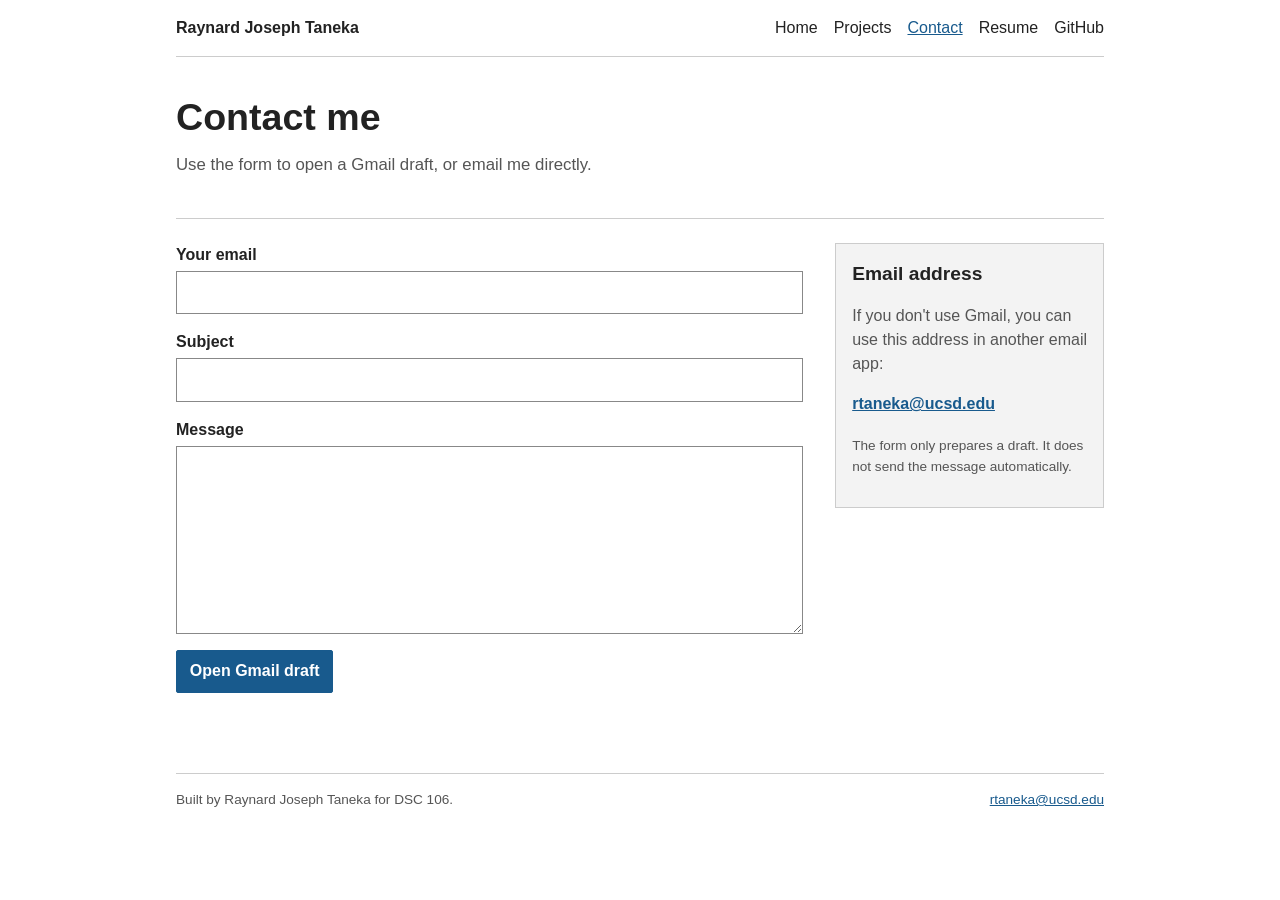
==== contact/index.html @ 94735537 "Simplify portfolio styling" ====
<!DOCTYPE html>
<html lang="en">
<head>
  <meta charset="UTF-8">
  <meta name="viewport" content="width=device-width, initial-scale=1.0">
  <meta name="description" content="Contact Raynard Joseph Taneka.">
  <title>Contact | Raynard Joseph Taneka</title>
  <link rel="stylesheet" href="../basic.css?v=20261001-1">
  <script src="../contact.js" defer></script>
</head>
<body>
  <a class="skip-link" href="#main-content">Skip to main content</a>

  <header class="site-header">
    <a class="site-name" href="../">Raynard Joseph Taneka</a>
    <nav aria-label="Primary navigation">
      <a href="../">Home</a>
      <a href="../projects/">Projects</a>
      <a href="./" aria-current="page">Contact</a>
      <a href="../resume/">Resume</a>
      <a href="https://github.com/Rayay123" target="_blank" rel="noreferrer">GitHub</a>
    </nav>
  </header>

  <main id="main-content">
    <header class="page-intro">
      <h1>Contact me</h1>
      <p>Use the form to open a Gmail draft, or email me directly.</p>
    </header>

    <section class="contact-layout" aria-label="Contact form and details">
      <form action="mailto:rtaneka@ucsd.edu" method="POST" enctype="text/plain">
        <label>
          Your email
          <input type="email" name="email" autocomplete="email" required>
        </label>

        <label>
          Subject
          <input name="subject" required>
        </label>

        <label>
          Message
          <textarea name="body" rows="7" required></textarea>
        </label>

        <button type="submit">Open Gmail draft</button>
        <p id="form-status" class="form-status" aria-live="polite"></p>
      </form>

      <aside class="contact-note">
        <h2>Email address</h2>
        <p>If you don't use Gmail, you can use this address in another email app:</p>
        <a href="mailto:rtaneka@ucsd.edu">rtaneka@ucsd.edu</a>
        <p class="small-text">
          The form only prepares a draft. It does not send the message automatically.
        </p>
      </aside>
    </section>
  </main>

  <footer>
    <p>Built by Raynard Joseph Taneka for DSC 106.</p>
    <a href="mailto:rtaneka@ucsd.edu">rtaneka@ucsd.edu</a>
  </footer>
</body>
</html>
---- basic.css ----
:root {
  --text: #222;
  --muted: #555;
  --border: #ccc;
  --blue: #185a8d;
  --light: #f3f3f3;
}

* {
  box-sizing: border-box;
}

body {
  margin: 0;
  color: var(--text);
  background: white;
  font-family: Arial, Helvetica, sans-serif;
  font-size: 16px;
  line-height: 1.5;
}

a {
  color: var(--blue);
}

a:hover {
  color: #0d3f66;
}

img {
  display: block;
  max-width: 100%;
}

h1,
h2,
h3,
p {
  margin-top: 0;
}

h1 {
  margin-bottom: 0.75rem;
  font-size: 2.35rem;
}

h2 {
  font-size: 1.55rem;
}

h3 {
  margin-bottom: 0.35rem;
  font-size: 1.05rem;
}

.skip-link {
  position: absolute;
  left: -9999px;
}

.skip-link:focus {
  top: 0.5rem;
  left: 0.5rem;
  padding: 0.5rem;
  color: white;
  background: #222;
}

.site-header,
main,
footer {
  width: min(58rem, calc(100% - 2rem));
  margin-right: auto;
  margin-left: auto;
}

.site-header {
  display: flex;
  align-items: center;
  justify-content: space-between;
  gap: 1.5rem;
  padding: 1rem 0;
  border-bottom: 1px solid var(--border);
}

.site-name {
  color: var(--text);
  font-weight: bold;
  text-decoration: none;
}

nav {
  display: flex;
  flex-wrap: wrap;
  gap: 1rem;
}

nav a {
  color: var(--text);
  text-decoration: none;
}

nav a:hover,
nav a[aria-current="page"] {
  color: var(--blue);
  text-decoration: underline;
}

.hero {
  display: grid;
  grid-template-columns: 1fr 250px;
  align-items: center;
  gap: 2.5rem;
  padding: 2.5rem 0;
}

.eyebrow,
.project-type {
  margin-bottom: 0.4rem;
  color: var(--blue);
  font-size: 0.9rem;
  font-weight: bold;
}

.intro,
.page-intro > p:last-child {
  max-width: 40rem;
  color: var(--muted);
  font-size: 1.05rem;
}

.actions,
.resume-links {
  display: flex;
  flex-wrap: wrap;
  gap: 0.75rem;
  margin-top: 1rem;
}

.button,
button {
  display: inline-block;
  padding: 0.55rem 0.8rem;
  border: 1px solid var(--blue);
  border-radius: 2px;
  font: inherit;
  font-weight: bold;
  text-decoration: none;
  cursor: pointer;
}

.button.primary,
button {
  color: white;
  background: var(--blue);
}

.button.secondary {
  color: var(--blue);
  background: white;
}

.button:hover,
button:hover {
  color: white;
  background: #0d3f66;
}

.portrait-card {
  margin: 0;
  border: 1px solid var(--border);
}

.portrait-card img {
  width: 100%;
  aspect-ratio: 1 / 1;
  object-fit: cover;
  object-position: center top;
}

.portrait-card figcaption {
  padding: 0.5rem 0.65rem;
  border-top: 1px solid var(--border);
  color: var(--muted);
  font-size: 0.85rem;
}

.section-block {
  padding: 2rem 0;
  border-top: 1px solid var(--border);
}

.startup-feature {
  display: grid;
  grid-template-columns: 1fr 1.25fr;
  align-items: center;
  gap: 2rem;
}

.startup-feature-copy h2 {
  margin-bottom: 0.6rem;
}

.startup-feature-copy > p:not(.eyebrow),
.two-column p,
.info-card p,
.project-card > p,
.contact-note p,
.resume-entry li,
.resume-entry > p,
.skills-grid p {
  color: var(--muted);
}

.startup-preview {
  display: block;
  overflow: hidden;
  border: 1px solid var(--border);
  color: var(--text);
  background: white;
  text-decoration: none;
}

.startup-preview img {
  width: 100%;
  max-height: 14rem;
  aspect-ratio: 16 / 9;
  object-fit: cover;
  object-position: top;
}

.startup-preview span {
  display: block;
  padding: 0.55rem 0.7rem;
  border-top: 1px solid var(--border);
  font-size: 0.85rem;
}

.startup-preview span strong {
  margin-left: 0.35rem;
}

.section-heading {
  margin-bottom: 1rem;
}

.two-column,
.card-grid,
.skills-grid {
  display: grid;
  grid-template-columns: repeat(2, 1fr);
  gap: 1.5rem;
}

.card-grid,
.skills-grid {
  grid-template-columns: repeat(3, 1fr);
}

.info-card {
  padding: 0.9rem;
  border: 1px solid var(--border);
  background: var(--light);
}

.info-card p:last-child {
  margin-bottom: 0;
}

.page-intro {
  padding: 2rem 0 1.5rem;
  border-bottom: 1px solid var(--border);
}

.page-intro h1 {
  margin-bottom: 0.4rem;
}

.project-list {
  padding-bottom: 2rem;
}

.project-card {
  display: grid;
  grid-template-columns: 1fr 1.5fr 0.7fr;
  gap: 1.5rem;
  padding: 1.5rem 0;
  border-bottom: 1px solid var(--border);
}

.project-card h2 {
  margin-bottom: 0;
  font-size: 1.25rem;
}

.project-type {
  color: var(--muted);
  font-size: 0.8rem;
}

.tag-list {
  display: flex;
  flex-wrap: wrap;
  align-content: flex-start;
  gap: 0.35rem;
  margin: 0;
  padding: 0;
  list-style: none;
}

.tag-list li {
  padding: 0.2rem 0.4rem;
  border: 1px solid var(--border);
  font-size: 0.8rem;
}

.contact-layout {
  display: grid;
  grid-template-columns: 1.4fr 0.6fr;
  align-items: start;
  gap: 2rem;
  padding: 1.5rem 0 2.5rem;
}

form {
  display: grid;
  gap: 1rem;
}

label {
  display: grid;
  gap: 0.25rem;
  font-weight: bold;
}

input,
textarea {
  width: 100%;
  padding: 0.55rem;
  border: 1px solid #888;
  border-radius: 0;
  color: var(--text);
  background: white;
  font: inherit;
}

input:focus,
textarea:focus {
  outline: 2px solid #8db9d8;
}

textarea {
  resize: vertical;
}

button {
  justify-self: start;
}

.form-status {
  min-height: 1.5rem;
  margin: 0;
  color: var(--muted);
  font-size: 0.9rem;
}

.contact-note {
  padding: 1rem;
  border: 1px solid var(--border);
  background: var(--light);
}

.contact-note h2 {
  font-size: 1.2rem;
}

.contact-note > a {
  font-weight: bold;
}

.small-text {
  margin-top: 1.25rem;
  font-size: 0.85rem;
}

.resume-page {
  max-width: 55rem;
}

.resume-intro {
  padding-bottom: 1.75rem;
}

.resume-section {
  padding: 1.5rem 0;
  border-bottom: 1px solid var(--border);
}

.resume-section > h2 {
  margin-bottom: 1.25rem;
}

.resume-entry + .resume-entry {
  margin-top: 1.75rem;
}

.resume-entry header {
  display: flex;
  justify-content: space-between;
  gap: 1.25rem;
  margin-bottom: 0.5rem;
}

.resume-entry h3,
.resume-entry header p {
  margin-bottom: 0.15rem;
}

.resume-entry header > p {
  max-width: 21rem;
  color: var(--muted);
  text-align: right;
}

.resume-entry ul {
  margin-bottom: 0;
  padding-left: 1.25rem;
}

.resume-entry li + li {
  margin-top: 0.25rem;
}

.compact-entry > p {
  margin-bottom: 0;
}

footer {
  display: flex;
  justify-content: space-between;
  gap: 1rem;
  padding: 1rem 0 1.5rem;
  border-top: 1px solid var(--border);
  color: var(--muted);
  font-size: 0.85rem;
}

footer p {
  margin: 0;
}

@media (max-width: 44rem) {
  .site-header,
  .resume-entry header,
  footer {
    align-items: flex-start;
    flex-direction: column;
  }

  nav {
    gap: 0.6rem 0.9rem;
  }

  .hero,
  .startup-feature,
  .contact-layout,
  .project-card,
  .two-column,
  .card-grid,
  .skills-grid {
    grid-template-columns: 1fr;
  }

  .hero {
    padding: 2rem 0;
  }

  .portrait-card {
    width: min(100%, 18rem);
  }

  .project-card {
    gap: 0.75rem;
  }

  .resume-entry header > p {
    text-align: left;
  }
}
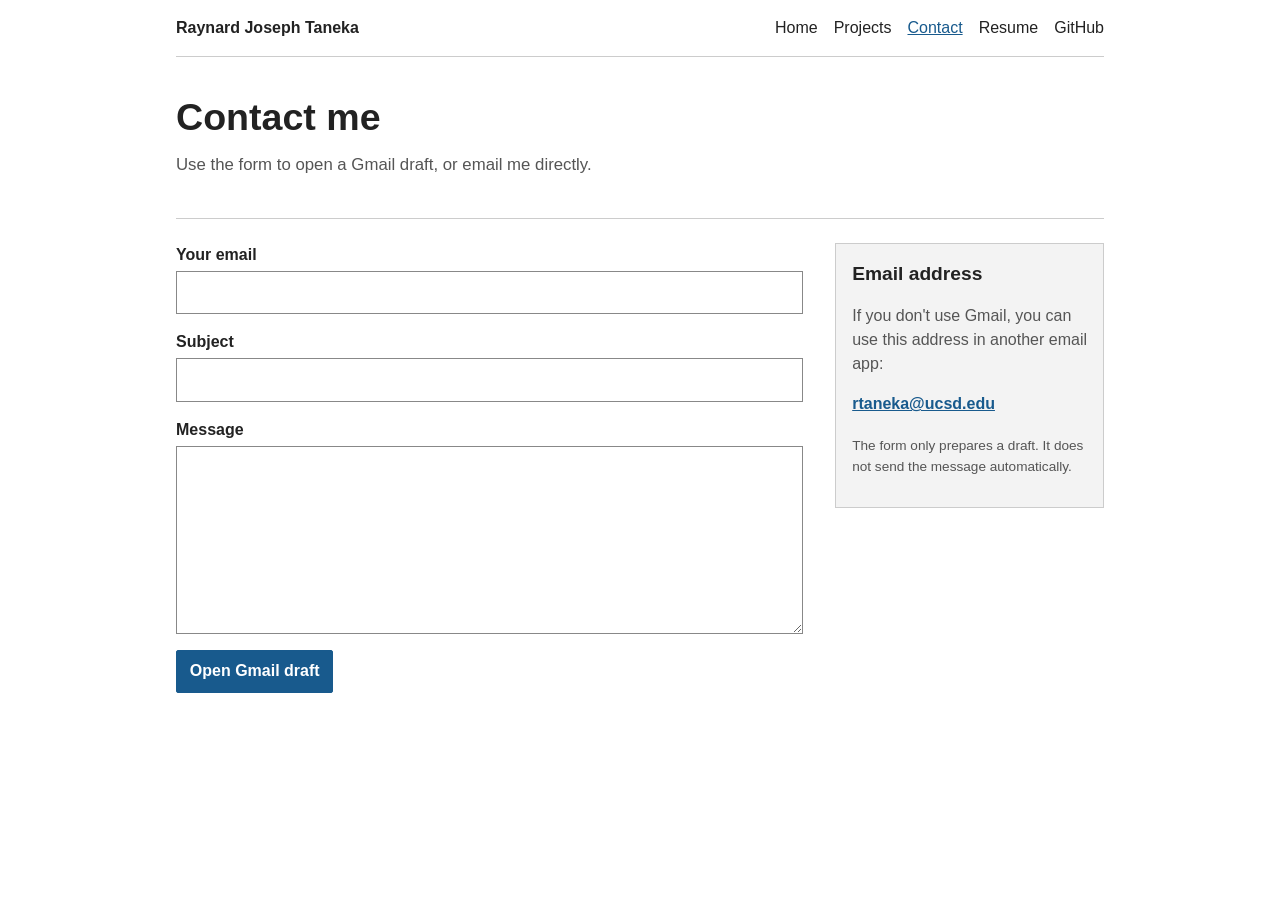
==== commit b3cd4ca6: "Remove subpage footers" ====
--- a/contact/index.html
+++ b/contact/index.html
@@ -60,9 +60,5 @@
     </section>
   </main>
 
-  <footer>
-    <p>Built by Raynard Joseph Taneka for DSC 106.</p>
-    <a href="mailto:rtaneka@ucsd.edu">rtaneka@ucsd.edu</a>
-  </footer>
 </body>
 </html>
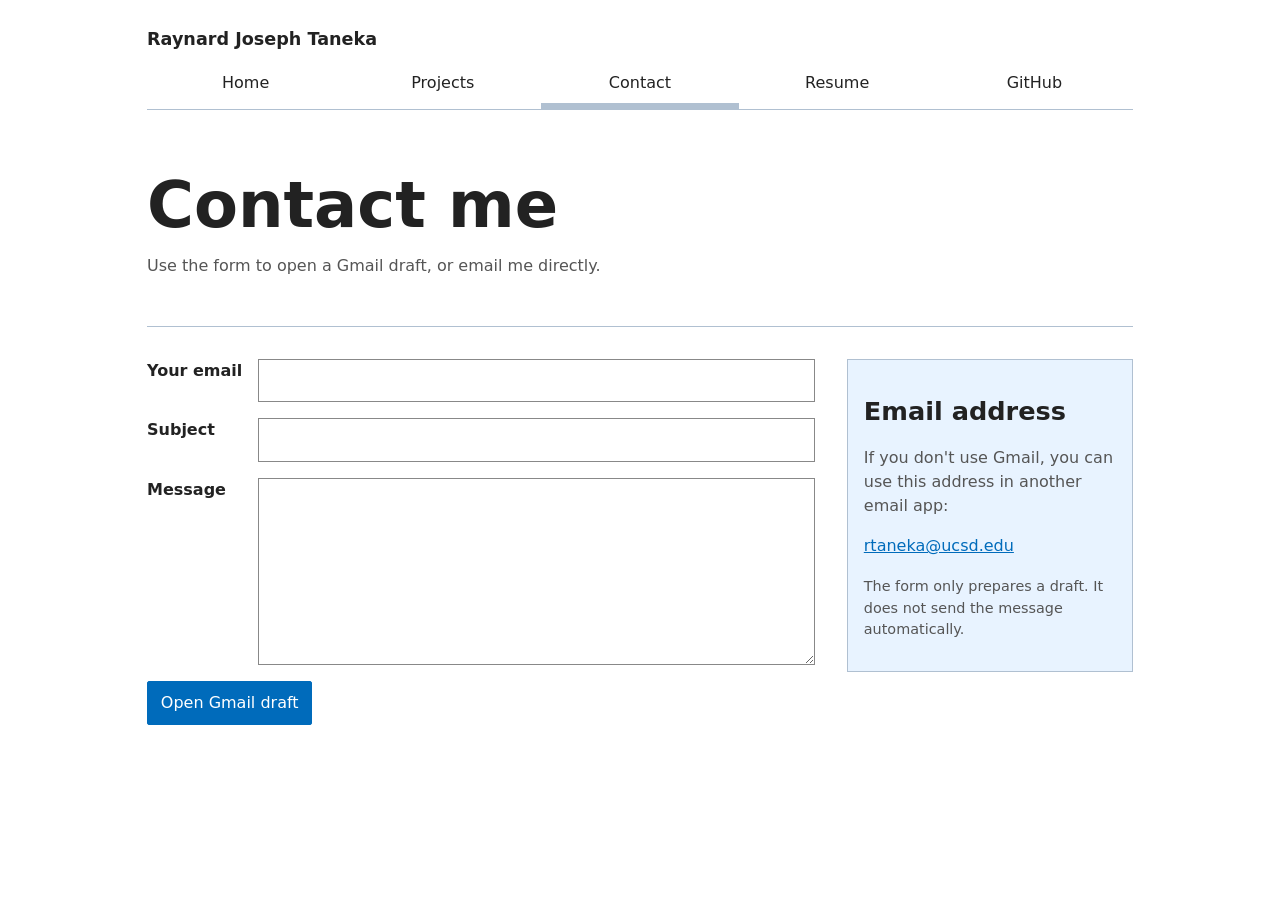
==== commit 732d13ce: "Complete Lab 2 CSS styling" ====
--- a/contact/index.html
+++ b/contact/index.html
@@ -5,7 +5,7 @@
   <meta name="viewport" content="width=device-width, initial-scale=1.0">
   <meta name="description" content="Contact Raynard Joseph Taneka.">
   <title>Contact | Raynard Joseph Taneka</title>
-  <link rel="stylesheet" href="../basic.css?v=20261001-1">
+  <link rel="stylesheet" href="../style.css?v=20261008-1">
   <script src="../contact.js" defer></script>
 </head>
 <body>
@@ -16,7 +16,7 @@
     <nav aria-label="Primary navigation">
       <a href="../">Home</a>
       <a href="../projects/">Projects</a>
-      <a href="./" aria-current="page">Contact</a>
+      <a class="current" href="./" aria-current="page">Contact</a>
       <a href="../resume/">Resume</a>
       <a href="https://github.com/Rayay123" target="_blank" rel="noreferrer">GitHub</a>
     </nav>
--- a/style.css
+++ b/style.css
@@ -0,0 +1,463 @@
+:root {
+  --color-accent: oklch(52% 0.15 250);
+  --color-border: oklch(80% 0.03 250);
+  --color-light: oklch(96% 0.02 250);
+  --color-muted: #555;
+  accent-color: var(--color-accent);
+}
+
+* {
+  box-sizing: border-box;
+}
+
+body {
+  max-width: 100ch;
+  margin-inline: auto;
+  padding-inline: 1em;
+  color: #222;
+  background: white;
+  font: 100%/1.5 system-ui;
+}
+
+a {
+  color: var(--color-accent);
+}
+
+img {
+  display: block;
+  max-width: 100%;
+}
+
+h1,
+h2,
+h3,
+h4,
+h5,
+h6 {
+  line-height: 1.1;
+  text-wrap: balance;
+}
+
+h1 {
+  margin-block: 0.2em;
+  font-size: 400%;
+}
+
+h2 {
+  font-size: 1.6em;
+}
+
+h3 {
+  margin-bottom: 0.3em;
+}
+
+p {
+  margin-top: 0;
+}
+
+.skip-link {
+  position: absolute;
+  left: -10000px;
+}
+
+.skip-link:focus {
+  top: 0.5em;
+  left: 0.5em;
+  z-index: 10;
+  padding: 0.5em;
+  color: white;
+  background: #222;
+}
+
+.site-name {
+  display: inline-block;
+  margin-block: 1em 0.6em;
+  color: inherit;
+  font-size: 1.1em;
+  font-weight: bold;
+  text-decoration: none;
+}
+
+nav {
+  display: flex;
+  margin-bottom: 2em;
+  border-bottom: 1px solid var(--color-border);
+}
+
+nav a {
+  flex: 1;
+  padding: 0.5em;
+  border-bottom: 0.4em solid transparent;
+  color: inherit;
+  text-align: center;
+  text-decoration: none;
+}
+
+nav a.current {
+  padding-bottom: 0.1em;
+  border-bottom-color: var(--color-border);
+}
+
+nav a:hover {
+  padding-bottom: 0.1em;
+  border-bottom-color: var(--color-accent);
+  background: var(--color-light);
+}
+
+.hero {
+  display: grid;
+  grid-template-columns: 1fr 16em;
+  align-items: center;
+  gap: 3em;
+  padding-block: 2em 3em;
+}
+
+.eyebrow,
+.project-type {
+  margin-bottom: 0.4em;
+  color: var(--color-accent);
+  font-weight: bold;
+}
+
+.intro,
+.page-intro > p:last-child,
+.startup-feature-copy > p:not(.eyebrow),
+.two-column p,
+.info-card p,
+.project-details > p,
+.contact-note p,
+.resume-entry li,
+.resume-entry > p,
+.skills-grid p {
+  color: var(--color-muted);
+}
+
+.actions,
+.resume-links {
+  display: flex;
+  flex-wrap: wrap;
+  gap: 0.75em;
+  margin-top: 1em;
+}
+
+.button,
+button {
+  display: inline-block;
+  padding: 0.55em 0.8em;
+  border: 1px solid var(--color-accent);
+  border-radius: 2px;
+  font: inherit;
+  font-weight: bold;
+  text-decoration: none;
+  cursor: pointer;
+}
+
+.button.primary,
+button {
+  color: white;
+  background: var(--color-accent);
+}
+
+.button.secondary {
+  color: var(--color-accent);
+  background: white;
+}
+
+.button:hover,
+button:hover {
+  color: white;
+  background: #173b5c;
+}
+
+.portrait-card {
+  margin: 0;
+  border: 1px solid var(--color-border);
+}
+
+.portrait-card img {
+  width: 100%;
+  aspect-ratio: 1;
+  object-fit: cover;
+  object-position: center top;
+}
+
+.portrait-card figcaption {
+  padding: 0.5em 0.7em;
+  border-top: 1px solid var(--color-border);
+  color: var(--color-muted);
+}
+
+.section-block {
+  padding-block: 2em;
+  border-top: 1px solid var(--color-border);
+}
+
+.startup-feature {
+  display: grid;
+  grid-template-columns: 1fr 1.3fr;
+  align-items: center;
+  gap: 2em;
+}
+
+.startup-preview {
+  display: block;
+  overflow: hidden;
+  border: 1px solid var(--color-border);
+  color: inherit;
+  text-decoration: none;
+}
+
+.startup-preview img {
+  width: 100%;
+  max-height: 14em;
+  aspect-ratio: 16 / 9;
+  object-fit: cover;
+  object-position: top;
+}
+
+.startup-preview span {
+  display: block;
+  padding: 0.5em 0.7em;
+  border-top: 1px solid var(--color-border);
+}
+
+.two-column,
+.card-grid,
+.skills-grid {
+  display: grid;
+  grid-template-columns: repeat(2, 1fr);
+  gap: 1.5em;
+}
+
+.card-grid,
+.skills-grid {
+  grid-template-columns: repeat(3, 1fr);
+}
+
+.info-card {
+  padding: 1em;
+  border: 1px solid var(--color-border);
+  background: var(--color-light);
+}
+
+.info-card p:last-child {
+  margin-bottom: 0;
+}
+
+.page-intro {
+  padding-block: 1em 2em;
+  border-bottom: 1px solid var(--color-border);
+}
+
+.projects {
+  display: grid;
+  grid-template-columns: repeat(auto-fill, minmax(15em, 1fr));
+  gap: 1em;
+  margin-block: 2em;
+}
+
+.projects article {
+  display: grid;
+  grid-template-rows: subgrid;
+  grid-row: span 3;
+  gap: 1em;
+  padding: 1em;
+  border: 1px solid var(--color-border);
+}
+
+.projects h2 {
+  margin: 0;
+}
+
+.projects img {
+  width: 100%;
+  aspect-ratio: 16 / 9;
+  object-fit: cover;
+  border: 1px solid var(--color-border);
+}
+
+.project-image {
+  align-self: start;
+}
+
+.project-details > p:last-of-type {
+  margin-bottom: 1em;
+}
+
+.tag-list {
+  display: flex;
+  flex-wrap: wrap;
+  gap: 0.35em;
+  margin: 0;
+  padding: 0;
+  list-style: none;
+}
+
+.tag-list li {
+  padding: 0.2em 0.4em;
+  border: 1px solid var(--color-border);
+  font-size: 0.85em;
+}
+
+.contact-layout {
+  display: grid;
+  grid-template-columns: 1.4fr 0.6fr;
+  align-items: start;
+  gap: 2em;
+  padding-block: 2em;
+}
+
+form {
+  display: grid;
+  grid-template-columns: auto 1fr;
+  gap: 1em;
+}
+
+form label {
+  display: grid;
+  grid-template-columns: subgrid;
+  grid-column: 1 / -1;
+  align-items: start;
+  font-weight: bold;
+}
+
+input,
+textarea,
+button {
+  font: inherit;
+}
+
+input,
+textarea {
+  width: 100%;
+  padding: 0.55em;
+  border: 1px solid #888;
+}
+
+textarea {
+  resize: vertical;
+}
+
+form button,
+.form-status {
+  grid-column: 1 / -1;
+}
+
+form button {
+  justify-self: start;
+}
+
+.form-status {
+  min-height: 1.5em;
+  margin: 0;
+  color: var(--color-muted);
+}
+
+.contact-note {
+  padding: 1em;
+  border: 1px solid var(--color-border);
+  background: var(--color-light);
+}
+
+.small-text {
+  margin-top: 1.25em;
+  font-size: 0.9em;
+}
+
+.resume-page {
+  max-width: 90ch;
+  margin-inline: auto;
+}
+
+.resume-section {
+  padding-block: 1.5em;
+  border-bottom: 1px solid var(--color-border);
+}
+
+.resume-section > h2 {
+  padding-left: 0.5em;
+  border-left: 0.25em solid var(--color-accent);
+}
+
+.resume-entry + .resume-entry {
+  margin-top: 2em;
+}
+
+.resume-entry header {
+  display: flex;
+  justify-content: space-between;
+  gap: 1.5em;
+}
+
+.resume-entry h3,
+.resume-entry header p {
+  margin-block: 0 0.2em;
+}
+
+.resume-entry header > p {
+  max-width: 22em;
+  color: var(--color-muted);
+  text-align: right;
+}
+
+.resume-entry ul {
+  padding-left: 1.25em;
+}
+
+footer {
+  display: flex;
+  justify-content: space-between;
+  gap: 1em;
+  margin-top: 2em;
+  padding-block: 1em;
+  border-top: 1px solid var(--color-border);
+  color: var(--color-muted);
+}
+
+footer p {
+  margin: 0;
+}
+
+@media (max-width: 44em) {
+  h1 {
+    font-size: 300%;
+  }
+
+  nav {
+    flex-wrap: wrap;
+  }
+
+  nav a {
+    flex-basis: 30%;
+  }
+
+  .hero,
+  .startup-feature,
+  .contact-layout,
+  .two-column,
+  .card-grid,
+  .skills-grid {
+    grid-template-columns: 1fr;
+  }
+
+  .portrait-card {
+    width: min(100%, 18em);
+  }
+
+  form {
+    grid-template-columns: 1fr;
+  }
+
+  form label {
+    gap: 0.35em;
+  }
+
+  .resume-entry header,
+  footer {
+    display: block;
+  }
+
+  .resume-entry header > p {
+    text-align: left;
+  }
+}
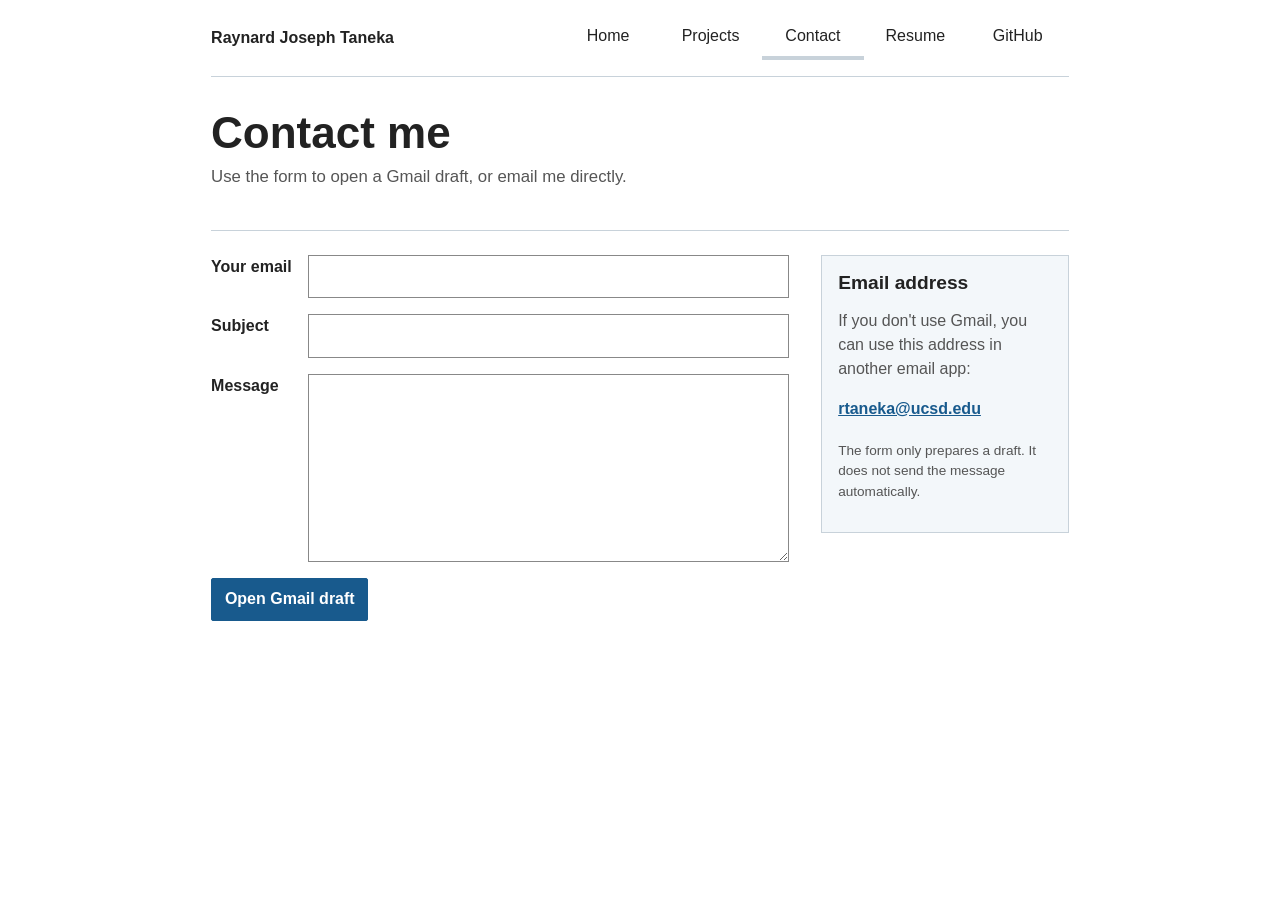
==== commit f11b2de0: "Style portfolio for Lab 2" ====
--- a/contact/index.html
+++ b/contact/index.html
@@ -5,7 +5,7 @@
   <meta name="viewport" content="width=device-width, initial-scale=1.0">
   <meta name="description" content="Contact Raynard Joseph Taneka.">
   <title>Contact | Raynard Joseph Taneka</title>
-  <link rel="stylesheet" href="../style.css?v=20261008-1">
+  <link rel="stylesheet" href="../basic.css?v=20261008-2">
   <script src="../contact.js" defer></script>
 </head>
 <body>
--- a/basic.css
+++ b/basic.css
@@ -0,0 +1,533 @@
+:root {
+  --color-accent: #185a8d;
+  --text: #222;
+  --muted: #555;
+  --border: #c8d2da;
+  --blue: var(--color-accent);
+  --light: #f3f7fa;
+  accent-color: var(--color-accent);
+}
+
+* {
+  box-sizing: border-box;
+}
+
+body {
+  max-width: 100ch;
+  margin-block: 0;
+  margin-inline: auto;
+  padding-inline: 1rem;
+  color: var(--text);
+  background: white;
+  font-family: Arial, Helvetica, sans-serif;
+  font-size: 16px;
+  line-height: 1.5;
+}
+
+a {
+  color: var(--blue);
+}
+
+a:hover {
+  color: #0d3f66;
+}
+
+img {
+  display: block;
+  max-width: 100%;
+}
+
+h1,
+h2,
+h3 {
+  line-height: 1.1;
+  text-wrap: balance;
+}
+
+h1,
+h2,
+h3,
+p {
+  margin-top: 0;
+}
+
+h1 {
+  margin-bottom: 0.75rem;
+  font-size: 2.75rem;
+}
+
+h2 {
+  font-size: 1.55rem;
+}
+
+h3 {
+  margin-bottom: 0.35rem;
+  font-size: 1.05rem;
+}
+
+.skip-link {
+  position: absolute;
+  left: -9999px;
+}
+
+.skip-link:focus {
+  top: 0.5rem;
+  left: 0.5rem;
+  padding: 0.5rem;
+  color: white;
+  background: #222;
+}
+
+.site-header,
+main,
+footer {
+  width: 100%;
+  max-width: 58rem;
+  margin-right: auto;
+  margin-left: auto;
+}
+
+.site-header {
+  display: flex;
+  align-items: center;
+  justify-content: space-between;
+  gap: 1.5rem;
+  padding: 1rem 0;
+  border-bottom: 1px solid var(--border);
+}
+
+.site-name {
+  color: var(--text);
+  font-weight: bold;
+  text-decoration: none;
+}
+
+nav {
+  display: flex;
+  flex: 1;
+  flex-wrap: wrap;
+  max-width: 32rem;
+}
+
+nav a {
+  flex: 1;
+  padding: 0.5rem;
+  border-bottom: 0.25rem solid transparent;
+  color: var(--text);
+  text-align: center;
+  text-decoration: none;
+}
+
+nav a.current {
+  padding-bottom: 0.25rem;
+  border-bottom-color: var(--border);
+}
+
+nav a:hover {
+  padding-bottom: 0.25rem;
+  border-bottom-color: var(--color-accent);
+  color: var(--blue);
+  background: var(--light);
+}
+
+.hero {
+  display: grid;
+  grid-template-columns: 1fr 250px;
+  align-items: center;
+  gap: 2.5rem;
+  padding: 2.5rem 0;
+}
+
+.eyebrow,
+.project-type {
+  margin-bottom: 0.4rem;
+  color: var(--blue);
+  font-size: 0.9rem;
+  font-weight: bold;
+}
+
+.intro,
+.page-intro > p:last-child {
+  max-width: 40rem;
+  color: var(--muted);
+  font-size: 1.05rem;
+}
+
+.actions,
+.resume-links {
+  display: flex;
+  flex-wrap: wrap;
+  gap: 0.75rem;
+  margin-top: 1rem;
+}
+
+.button,
+button {
+  display: inline-block;
+  padding: 0.55rem 0.8rem;
+  border: 1px solid var(--blue);
+  border-radius: 2px;
+  font: inherit;
+  font-weight: bold;
+  text-decoration: none;
+  cursor: pointer;
+}
+
+.button.primary,
+button {
+  color: white;
+  background: var(--blue);
+}
+
+.button.secondary {
+  color: var(--blue);
+  background: white;
+}
+
+.button:hover,
+button:hover {
+  color: white;
+  background: #0d3f66;
+}
+
+.portrait-card {
+  margin: 0;
+  border: 1px solid var(--border);
+}
+
+.portrait-card img {
+  width: 100%;
+  aspect-ratio: 1 / 1;
+  object-fit: cover;
+  object-position: center top;
+}
+
+.portrait-card figcaption {
+  padding: 0.5rem 0.65rem;
+  border-top: 1px solid var(--border);
+  color: var(--muted);
+  font-size: 0.85rem;
+}
+
+.section-block {
+  padding: 2rem 0;
+  border-top: 1px solid var(--border);
+}
+
+.startup-feature {
+  display: grid;
+  grid-template-columns: 1fr 1.25fr;
+  align-items: center;
+  gap: 2rem;
+}
+
+.startup-feature-copy h2 {
+  margin-bottom: 0.6rem;
+}
+
+.startup-feature-copy > p:not(.eyebrow),
+.two-column p,
+.info-card p,
+.project-card > p,
+.contact-note p,
+.resume-entry li,
+.resume-entry > p,
+.skills-grid p {
+  color: var(--muted);
+}
+
+.startup-preview {
+  display: block;
+  overflow: hidden;
+  border: 1px solid var(--border);
+  color: var(--text);
+  background: white;
+  text-decoration: none;
+}
+
+.startup-preview img {
+  width: 100%;
+  max-height: 14rem;
+  aspect-ratio: 16 / 9;
+  object-fit: cover;
+  object-position: top;
+}
+
+.startup-preview span {
+  display: block;
+  padding: 0.55rem 0.7rem;
+  border-top: 1px solid var(--border);
+  font-size: 0.85rem;
+}
+
+.startup-preview span strong {
+  margin-left: 0.35rem;
+}
+
+.section-heading {
+  margin-bottom: 1rem;
+}
+
+.two-column,
+.card-grid,
+.skills-grid {
+  display: grid;
+  grid-template-columns: repeat(2, 1fr);
+  gap: 1.5rem;
+}
+
+.card-grid,
+.skills-grid {
+  grid-template-columns: repeat(3, 1fr);
+}
+
+.info-card {
+  padding: 0.9rem;
+  border: 1px solid var(--border);
+  background: var(--light);
+}
+
+.info-card p:last-child {
+  margin-bottom: 0;
+}
+
+.page-intro {
+  padding: 2rem 0 1.5rem;
+  border-bottom: 1px solid var(--border);
+}
+
+.page-intro h1 {
+  margin-bottom: 0.4rem;
+}
+
+.projects {
+  display: grid;
+  grid-template-columns: 1fr 1.5fr 0.7fr;
+  padding-bottom: 2rem;
+}
+
+.project-card {
+  display: grid;
+  grid-template-columns: subgrid;
+  grid-column: 1 / -1;
+  gap: 1.5rem;
+  padding: 1.5rem 0;
+  border-bottom: 1px solid var(--border);
+}
+
+.project-card h2 {
+  margin-bottom: 0;
+  font-size: 1.25rem;
+}
+
+.project-type {
+  color: var(--muted);
+  font-size: 0.8rem;
+}
+
+.tag-list {
+  display: flex;
+  flex-wrap: wrap;
+  align-content: flex-start;
+  gap: 0.35rem;
+  margin: 0;
+  padding: 0;
+  list-style: none;
+}
+
+.tag-list li {
+  padding: 0.2rem 0.4rem;
+  border: 1px solid var(--border);
+  font-size: 0.8rem;
+}
+
+.contact-layout {
+  display: grid;
+  grid-template-columns: 1.4fr 0.6fr;
+  align-items: start;
+  gap: 2rem;
+  padding: 1.5rem 0 2.5rem;
+}
+
+form {
+  display: grid;
+  grid-template-columns: auto 1fr;
+  gap: 1rem;
+}
+
+form label {
+  display: grid;
+  grid-template-columns: subgrid;
+  grid-column: 1 / -1;
+  font-weight: bold;
+}
+
+input,
+textarea {
+  width: 100%;
+  padding: 0.55rem;
+  border: 1px solid #888;
+  border-radius: 0;
+  color: var(--text);
+  background: white;
+  font: inherit;
+}
+
+input:focus,
+textarea:focus {
+  outline: 2px solid #8db9d8;
+}
+
+textarea {
+  resize: vertical;
+}
+
+button {
+  grid-column: 1 / -1;
+  justify-self: start;
+}
+
+.form-status {
+  grid-column: 1 / -1;
+  min-height: 1.5rem;
+  margin: 0;
+  color: var(--muted);
+  font-size: 0.9rem;
+}
+
+.contact-note {
+  padding: 1rem;
+  border: 1px solid var(--border);
+  background: var(--light);
+}
+
+.contact-note h2 {
+  font-size: 1.2rem;
+}
+
+.contact-note > a {
+  font-weight: bold;
+}
+
+.small-text {
+  margin-top: 1.25rem;
+  font-size: 0.85rem;
+}
+
+.resume-page {
+  max-width: 55rem;
+}
+
+.resume-intro {
+  padding-bottom: 1.75rem;
+}
+
+.resume-section {
+  padding: 1.5rem 0;
+  border-bottom: 1px solid var(--border);
+}
+
+.resume-section > h2 {
+  margin-bottom: 1.25rem;
+}
+
+.resume-entry + .resume-entry {
+  margin-top: 1.75rem;
+}
+
+.resume-entry header {
+  display: flex;
+  justify-content: space-between;
+  gap: 1.25rem;
+  margin-bottom: 0.5rem;
+}
+
+.resume-entry h3,
+.resume-entry header p {
+  margin-bottom: 0.15rem;
+}
+
+.resume-entry header > p {
+  max-width: 21rem;
+  color: var(--muted);
+  text-align: right;
+}
+
+.resume-entry ul {
+  margin-bottom: 0;
+  padding-left: 1.25rem;
+}
+
+.resume-entry li + li {
+  margin-top: 0.25rem;
+}
+
+.compact-entry > p {
+  margin-bottom: 0;
+}
+
+footer {
+  display: flex;
+  justify-content: space-between;
+  gap: 1rem;
+  padding: 1rem 0 1.5rem;
+  border-top: 1px solid var(--border);
+  color: var(--muted);
+  font-size: 0.85rem;
+}
+
+footer p {
+  margin: 0;
+}
+
+@media (max-width: 44rem) {
+  .site-header,
+  .resume-entry header,
+  footer {
+    align-items: flex-start;
+    flex-direction: column;
+  }
+
+  nav {
+    max-width: none;
+  }
+
+  nav a {
+    flex-basis: 30%;
+  }
+
+  .hero,
+  .startup-feature,
+  .contact-layout,
+  .projects,
+  .two-column,
+  .card-grid,
+  .skills-grid {
+    grid-template-columns: 1fr;
+  }
+
+  .hero {
+    padding: 2rem 0;
+  }
+
+  .portrait-card {
+    width: min(100%, 18rem);
+  }
+
+  .project-card {
+    grid-template-columns: 1fr;
+    gap: 0.75rem;
+  }
+
+  form {
+    grid-template-columns: 1fr;
+  }
+
+  form label {
+    gap: 0.25rem;
+  }
+
+  .resume-entry header > p {
+    text-align: left;
+  }
+}
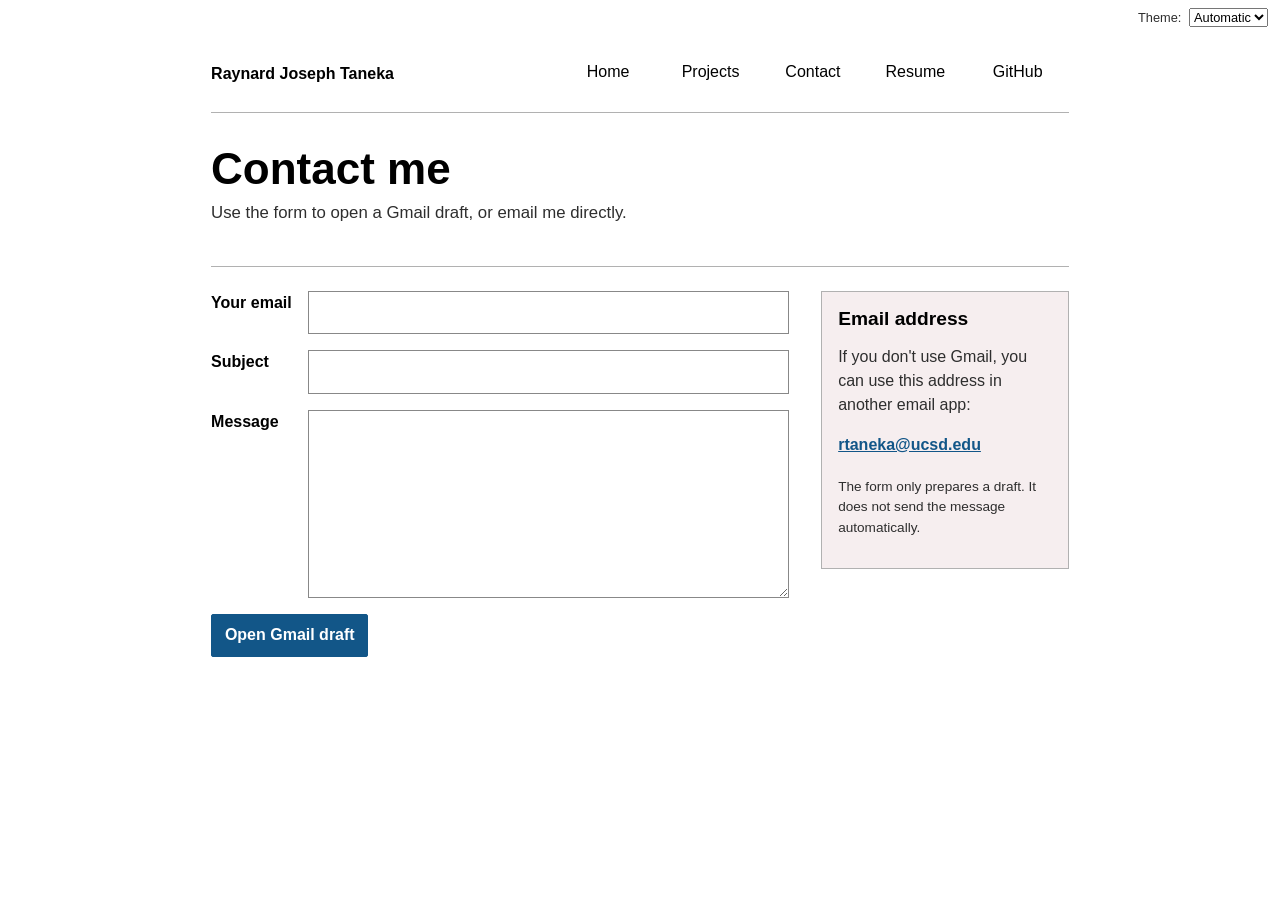
==== commit 6d79d3a3: "Add Lab 3 JavaScript" ====
--- a/contact/index.html
+++ b/contact/index.html
@@ -5,7 +5,8 @@
   <meta name="viewport" content="width=device-width, initial-scale=1.0">
   <meta name="description" content="Contact Raynard Joseph Taneka.">
   <title>Contact | Raynard Joseph Taneka</title>
-  <link rel="stylesheet" href="../basic.css?v=20261008-2">
+  <link rel="stylesheet" href="../basic.css?v=20261015">
+  <script type="module" src="../global.js"></script>
   <script src="../contact.js" defer></script>
 </head>
 <body>
@@ -13,13 +14,6 @@
 
   <header class="site-header">
     <a class="site-name" href="../">Raynard Joseph Taneka</a>
-    <nav aria-label="Primary navigation">
-      <a href="../">Home</a>
-      <a href="../projects/">Projects</a>
-      <a class="current" href="./" aria-current="page">Contact</a>
-      <a href="../resume/">Resume</a>
-      <a href="https://github.com/Rayay123" target="_blank" rel="noreferrer">GitHub</a>
-    </nav>
   </header>
 
   <main id="main-content">
--- a/basic.css
+++ b/basic.css
@@ -1,10 +1,11 @@
 :root {
-  --color-accent: #185a8d;
-  --text: #222;
-  --muted: #555;
-  --border: #c8d2da;
+  color-scheme: light dark;
+  --color-accent: color-mix(in oklch, #2082c9 75%, canvastext 25%);
+  --text: canvastext;
+  --muted: color-mix(in oklch, canvastext 70%, canvas 30%);
+  --border: color-mix(in oklch, canvastext 24%, canvas 76%);
   --blue: var(--color-accent);
-  --light: #f3f7fa;
+  --light: color-mix(in oklch, var(--color-accent), canvas 92%);
   accent-color: var(--color-accent);
 }
 
@@ -16,9 +17,9 @@
   max-width: 100ch;
   margin-block: 0;
   margin-inline: auto;
-  padding-inline: 1rem;
+  padding: 2.25rem 1rem 0;
   color: var(--text);
-  background: white;
+  background: canvas;
   font-family: Arial, Helvetica, sans-serif;
   font-size: 16px;
   line-height: 1.5;
@@ -94,6 +95,19 @@
   gap: 1.5rem;
   padding: 1rem 0;
   border-bottom: 1px solid var(--border);
+}
+
+.color-scheme {
+  position: absolute;
+  top: 0.5rem;
+  right: 0.75rem;
+  color: var(--muted);
+  font-size: 0.8rem;
+}
+
+.color-scheme select {
+  margin-left: 0.25rem;
+  font: inherit;
 }
 
 .site-name {
@@ -175,19 +189,19 @@
 
 .button.primary,
 button {
-  color: white;
+  color: canvas;
   background: var(--blue);
 }
 
 .button.secondary {
   color: var(--blue);
-  background: white;
+  background: canvas;
 }
 
 .button:hover,
 button:hover {
-  color: white;
-  background: #0d3f66;
+  color: canvas;
+  background: color-mix(in oklch, var(--color-accent), canvastext 18%);
 }
 
 .portrait-card {
@@ -241,7 +255,7 @@
   overflow: hidden;
   border: 1px solid var(--border);
   color: var(--text);
-  background: white;
+  background: canvas;
   text-decoration: none;
 }
 
@@ -369,7 +383,7 @@
   border: 1px solid #888;
   border-radius: 0;
   color: var(--text);
-  background: white;
+  background: canvas;
   font: inherit;
 }
 
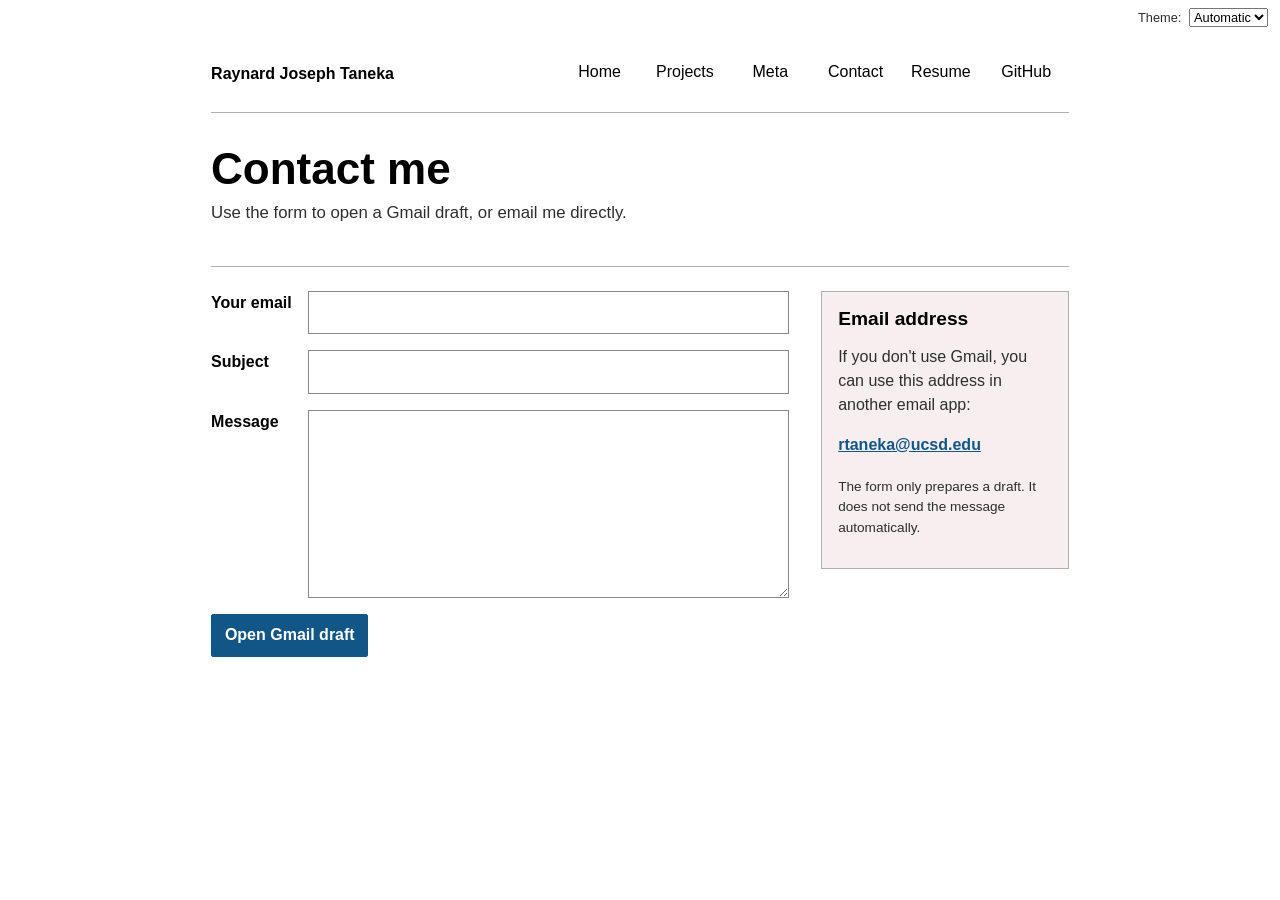
==== commit e61a7111: "Build Lab 6 code meta analysis" ====
--- a/contact/index.html
+++ b/contact/index.html
@@ -5,7 +5,7 @@
   <meta name="viewport" content="width=device-width, initial-scale=1.0">
   <meta name="description" content="Contact Raynard Joseph Taneka.">
   <title>Contact | Raynard Joseph Taneka</title>
-  <link rel="stylesheet" href="../basic.css?v=20261015">
+  <link rel="stylesheet" href="../basic.css?v=20261103">
   <script type="module" src="../global.js"></script>
   <script src="../contact.js" defer></script>
 </head>
--- a/basic.css
+++ b/basic.css
@@ -316,43 +316,291 @@
 
 .projects {
   display: grid;
-  grid-template-columns: 1fr 1.5fr 0.7fr;
+  grid-template-columns: repeat(auto-fit, minmax(14rem, 1fr));
+  gap: 1rem;
   padding-bottom: 2rem;
 }
 
+.projects-chart {
+  padding: 1.5rem 0;
+}
+
+.projects-chart > div:first-child p {
+  margin-bottom: 0;
+  color: var(--muted);
+}
+
+.chart-layout {
+  display: flex;
+  align-items: center;
+  gap: 2rem;
+  margin-top: 1rem;
+}
+
+#projects-pie-plot {
+  width: min(100%, 18rem);
+  overflow: visible;
+}
+
+#projects-pie-plot path {
+  cursor: pointer;
+  transition: opacity 200ms;
+}
+
+#projects-pie-plot:has(path:hover) path:not(:hover) {
+  opacity: 0.45;
+}
+
+#projects-pie-plot path:focus-visible,
+.legend-item:focus-visible {
+  outline: 3px solid var(--text);
+  outline-offset: 2px;
+}
+
+.legend {
+  display: grid;
+  flex: 1;
+  grid-template-columns: repeat(auto-fill, minmax(8rem, 1fr));
+  gap: 0.75rem 1.25rem;
+  margin: 0;
+  padding: 1rem;
+  border: 1px solid var(--border);
+  list-style: none;
+}
+
+.legend-item {
+  display: flex;
+  align-items: center;
+  gap: 0.45rem;
+  padding: 0.25rem;
+  cursor: pointer;
+}
+
+.swatch {
+  width: 1rem;
+  aspect-ratio: 1 / 1;
+  border-radius: 2px;
+  background: var(--color);
+}
+
+.legend-item em {
+  color: var(--muted);
+}
+
+#projects-pie-plot .selected {
+  fill: var(--text);
+  stroke: canvas;
+  stroke-width: 1.5;
+}
+
+.legend-item.selected {
+  font-weight: bold;
+  background: var(--light);
+}
+
+.project-search {
+  display: block;
+  margin-bottom: 1.5rem;
+  font-weight: bold;
+}
+
+.project-search span {
+  display: block;
+  margin-bottom: 0.35rem;
+}
+
+.meta-section {
+  padding: 1.75rem 0;
+  border-bottom: 1px solid var(--border);
+}
+
+.meta-note {
+  max-width: 48rem;
+  color: var(--muted);
+}
+
+dl.stats {
+  display: grid;
+  grid-template-columns: repeat(auto-fit,minmax(8rem,1fr));
+  gap: 0.75rem;
+  margin: 0;
+}
+
+dl.stats dt,
+dl.stats dd {
+  margin: 0;
+}
+
+dl.stats dt {
+  grid-row: 1;
+  color: var(--muted);
+  font-size: 0.8rem;
+}
+
+dl.stats dd {
+  grid-row: 2;
+  font-size: 1.15rem;
+  font-weight: bold;
+}
+
+#chart {
+  margin: 1rem 0;
+  overflow: visible;
+}
+
+#chart svg {
+  display: block;
+  width: 100%;
+  height: auto;
+  overflow: visible;
+}
+
+#chart text {
+  fill: var(--text);
+  font-family: Arial,Helvetica,sans-serif;
+}
+
+#chart .domain,
+#chart .tick line {
+  stroke: var(--border);
+}
+
+#chart .gridlines .domain {
+  display: none;
+}
+
+#chart .gridlines line {
+  stroke: var(--border);
+  stroke-opacity: 0.45;
+}
+
+#chart circle {
+  fill: var(--blue);
+  fill-opacity: 0.7;
+  stroke: canvas;
+  stroke-width: 1;
+  transition: 150ms;
+  transform-box: fill-box;
+  transform-origin: center;
+}
+
+#chart circle:hover,
+#chart circle:focus-visible {
+  fill-opacity: 1;
+  outline: none;
+  stroke: var(--text);
+  stroke-width: 2;
+  transform: scale(1.2);
+}
+
+#chart circle.selected {
+  fill: #d6534d;
+  fill-opacity: 1;
+}
+
+#chart .selection {
+  fill: var(--blue);
+  fill-opacity: 0.12;
+  stroke: var(--blue);
+  stroke-dasharray: 5 3;
+}
+
+dl.info {
+  display: grid;
+  grid-template-columns: auto 1fr;
+  gap: 0.25rem 0.7rem;
+  margin: 0;
+}
+
+dl.info dt,
+dl.info dd {
+  margin: 0;
+}
+
+dl.info dt {
+  color: var(--muted);
+}
+
+.tooltip {
+  position: fixed;
+  z-index: 10;
+  width: min(15rem,calc(100vw - 1rem));
+  padding: 0.75rem;
+  border: 1px solid var(--border);
+  border-radius: 3px;
+  color: var(--text);
+  background: canvas;
+  box-shadow: 0 0.3rem 1rem color-mix(in oklch,canvastext 18%,transparent);
+  font-size: 0.8rem;
+  pointer-events: none;
+  transition: opacity 150ms,visibility 150ms;
+}
+
+.tooltip[hidden] {
+  display: grid;
+  opacity: 0;
+  visibility: hidden;
+}
+
+#selection-count {
+  margin-bottom: 1rem;
+  font-weight: bold;
+}
+
+#language-breakdown {
+  padding-top: 0.75rem;
+}
+
 .project-card {
   display: grid;
-  grid-template-columns: subgrid;
-  grid-column: 1 / -1;
-  gap: 1.5rem;
-  padding: 1.5rem 0;
-  border-bottom: 1px solid var(--border);
-}
-
-.project-card h2 {
+  grid-template-rows: auto auto 1fr;
+  gap: 0.75rem;
+  padding: 1rem;
+  border: 1px solid var(--border);
+}
+
+.project-card h2,
+.project-card h3 {
   margin-bottom: 0;
   font-size: 1.25rem;
 }
 
-.project-type {
+.project-year {
+  margin-bottom: 0.25rem;
   color: var(--muted);
   font-size: 0.8rem;
 }
 
-.tag-list {
-  display: flex;
-  flex-wrap: wrap;
-  align-content: flex-start;
-  gap: 0.35rem;
-  margin: 0;
-  padding: 0;
-  list-style: none;
-}
-
-.tag-list li {
-  padding: 0.2rem 0.4rem;
+.project-card img {
+  width: 100%;
+  aspect-ratio: 16 / 9;
+  object-fit: cover;
   border: 1px solid var(--border);
-  font-size: 0.8rem;
+}
+
+.project-card > p {
+  margin-bottom: 0;
+  color: var(--muted);
+}
+
+.github-stats dl {
+  display: grid;
+  grid-template-columns: repeat(4,1fr);
+  margin: 0;
+  text-align: center;
+}
+
+.github-stats dt {
+  grid-row: 1;
+  color: var(--muted);
+  font-size: 0.85rem;
+}
+
+.github-stats dd {
+  grid-row: 2;
+  margin: 0;
+  font-size: 1.5rem;
+  font-weight: bold;
 }
 
 .contact-layout {
@@ -529,8 +777,28 @@
   }
 
   .project-card {
-    grid-template-columns: 1fr;
     gap: 0.75rem;
+  }
+
+  .chart-layout {
+    align-items: stretch;
+    flex-direction: column;
+    gap: 1rem;
+  }
+
+  #projects-pie-plot {
+    align-self: center;
+    width: min(100%, 15rem);
+  }
+
+  .github-stats dl {
+    grid-template-columns: repeat(2,1fr);
+    gap: 1rem;
+  }
+
+  .github-stats dt,
+  .github-stats dd {
+    grid-row: auto;
   }
 
   form {
@@ -544,4 +812,13 @@
   .resume-entry header > p {
     text-align: left;
   }
-}
+
+  dl.stats {
+    grid-template-columns: repeat(2,1fr);
+  }
+
+  dl.stats dt,
+  dl.stats dd {
+    grid-row: auto;
+  }
+}
